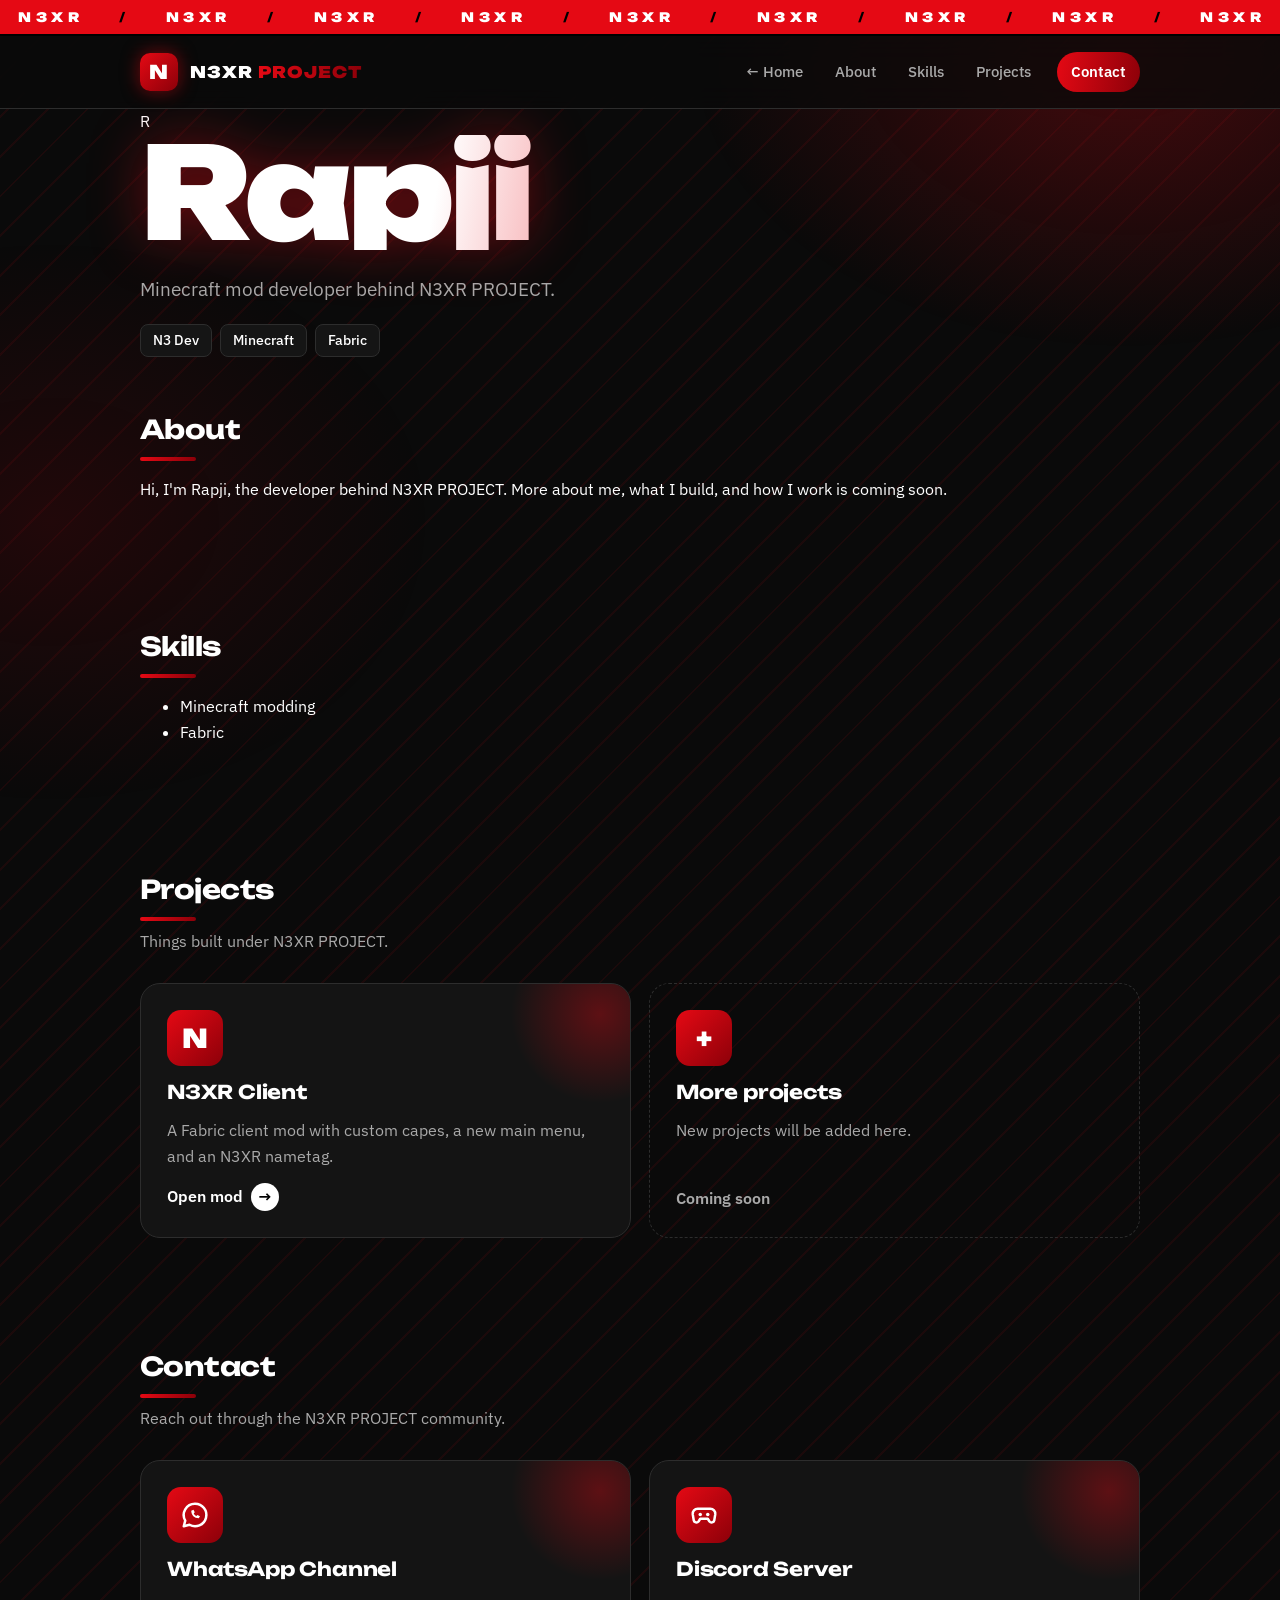
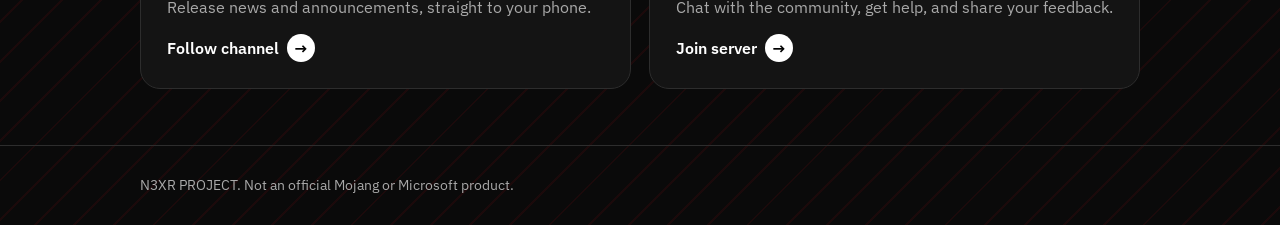
==== n3-dev.html @ 230af0e1 "Create n3-dev.html" ====
<!DOCTYPE html>
<html lang="en">
<head>
<meta charset="utf-8">
<meta name="viewport" content="width=device-width, initial-scale=1">
<title>N3 Dev – Rapji | N3XR PROJECT</title>
<link rel="preconnect" href="https://fonts.googleapis.com">
<link rel="preconnect" href="https://fonts.gstatic.com" crossorigin>
<link href="https://fonts.googleapis.com/css2?family=Unbounded:wght@500;700;900&family=IBM+Plex+Sans:wght@400;500;600&display=swap" rel="stylesheet">
<link rel="stylesheet" href="style.css">
</head>
<body>
<div class="ticker" aria-hidden="true"><div class="track" id="track"></div></div>
<header>
  <div class="wrap">
    <a class="brand" href="index.html" aria-label="N3XR PROJECT">
      <span class="logo" aria-hidden="true">N</span>
      <span>N3XR <em>PROJECT</em></span>
    </a>
    <nav aria-label="Main navigation">
      <a href="index.html">&larr; Home</a>
      <a href="#about">About</a>
      <a href="#skills">Skills</a>
      <a href="#projects">Projects</a>
      <a class="cta" href="#contact">Contact</a>
    </nav>
  </div>
</header>

<main class="wrap">
  <div class="dev-hero">
    <div class="avatar" id="avatar" aria-hidden="true"></div>
    <div>
      <h1 id="d-name"></h1>
      <p class="lead" id="d-tag"></p>
      <ul class="tags" id="d-tags" aria-label="Quick info"></ul>
    </div>
  </div>

  <section id="about">
    <h2 class="sec">About</h2>
    <p class="about" id="d-about"></p>
  </section>

  <section id="skills">
    <h2 class="sec">Skills</h2>
    <ul class="chips" id="d-skills"></ul>
  </section>

  <section id="projects">
    <h2 class="sec">Projects</h2>
    <p class="sub">Things built under N3XR PROJECT.</p>
    <div class="soc-grid" id="d-projects"></div>
  </section>

  <section id="contact">
    <h2 class="sec">Contact</h2>
    <p class="sub">Reach out through the N3XR PROJECT community.</p>
    <div class="soc-grid">
      <a class="soc" href="https://whatsapp.com/channel/0029Vb8USLE23n3eD6PtXp3N" target="_blank" rel="noopener noreferrer">
        <div class="ico" aria-hidden="true"><svg viewBox="0 0 24 24"><path d="M12 3a9 9 0 0 0-7.8 13.5L3 21l4.6-1.2A9 9 0 1 0 12 3z" fill="none" stroke="currentColor" stroke-width="2" stroke-linejoin="round"/><path d="M9 8.5c0 3.5 2.5 6 6 6l1-1.6-2-1-1 .8c-.8-.4-1.6-1.2-2-2l.8-1-1-2z" fill="currentColor"/></svg></div>
        <h3>WhatsApp Channel</h3>
        <p>Release news and announcements, straight to your phone.</p>
        <span class="go">Follow channel <span aria-hidden="true">→</span></span>
      </a>
      <a class="soc" href="https://discord.gg/S5zvBxM9e" target="_blank" rel="noopener noreferrer">
        <div class="ico" aria-hidden="true"><svg viewBox="0 0 24 24"><path d="M7 7h10a4 4 0 0 1 4 4.5l-.8 4.8a2.2 2.2 0 0 1-3.8.9L15 15H9l-1.4 2.2a2.2 2.2 0 0 1-3.8-.9L3 11.5A4 4 0 0 1 7 7z" fill="none" stroke="currentColor" stroke-width="2" stroke-linejoin="round"/><circle cx="9" cy="11.5" r="1.4" fill="currentColor"/><circle cx="15" cy="11.5" r="1.4" fill="currentColor"/></svg></div>
        <h3>Discord Server</h3>
        <p>Chat with the community, get help, and share your feedback.</p>
        <span class="go">Join server <span aria-hidden="true">→</span></span>
      </a>
    </div>
  </section>

</main>

<footer><div class="wrap">N3XR PROJECT. Not an official Mojang or Microsoft product.</div></footer>

<script>
/* ============ EDIT THIS SECTION ============ */
const DEV = {
  name: "Rapji",
  tagline: "Minecraft mod developer behind N3XR PROJECT.",
  tags: ["N3 Dev", "Minecraft", "Fabric"],
  photo: "",   // optional: put an image file name here, e.g. "rapji.jpg"
  about: "Hi, I'm Rapji, the developer behind N3XR PROJECT. More about me, what I build, and how I work is coming soon.",
  skills: ["Minecraft modding", "Fabric"],
  projects: [
    { icon: "N", title: "N3XR Client", text: "A Fabric client mod with custom capes, a new main menu, and an N3XR nametag.", link: "n3xr-client.html", cta: "Open mod" },
    { icon: "+", title: "More projects", text: "New projects will be added here.", soon: true }
  ]
};
/* ============================================= */
const $ = id => document.getElementById(id);
$("d-name").textContent = DEV.name;
$("d-tag").textContent = DEV.tagline;
$("d-tags").innerHTML = DEV.tags.map(t => `<li>${t}</li>`).join("");
$("d-about").textContent = DEV.about;
$("d-skills").innerHTML = DEV.skills.map(t => `<li>${t}</li>`).join("");
$("avatar").innerHTML = DEV.photo ? `<img src="${DEV.photo}" alt="">` : DEV.name.charAt(0).toUpperCase();
$("d-projects").innerHTML = DEV.projects.map(p => p.soon
  ? `<div class="soc soon"><div class="ico" aria-hidden="true">${p.icon}</div><h3>${p.title}</h3><p>${p.text}</p><span class="go">Coming soon</span></div>`
  : `<a class="soc" href="${p.link}"><div class="ico" aria-hidden="true">${p.icon}</div><h3>${p.title}</h3><p>${p.text}</p><span class="go">${p.cta} <span aria-hidden="true">&rarr;</span></span></a>`).join("");
document.getElementById("track").innerHTML = Array(60).fill("<span>N3XR</span>").join("");
</script>
</body>
</html>
---- style.css ----
:root{
  --bg:#0a0a0a; --bg2:#151515; --card:#141414; --ink:#ffffff; --muted:#a9a9a9; --line:#2d2d2d;
  --a:#e50914; --b:#8c0009; --on-a:#ffffff; --grid:rgba(255,255,255,.05);
  --display:"Unbounded","Arial Black",system-ui,sans-serif;
  --body:"IBM Plex Sans",system-ui,-apple-system,"Segoe UI",sans-serif;
}
*{box-sizing:border-box}
html{scroll-behavior:smooth;scroll-padding-top:84px}
body{margin:0;color:var(--ink);font:400 16px/1.6 var(--body);background:var(--bg);
  background-image:repeating-linear-gradient(135deg,transparent 0 26px,rgba(229,9,20,.08) 26px 28px)}
a{color:inherit}
:focus-visible{outline:3px solid var(--b);outline-offset:3px}
.wrap{max-width:1040px;margin:0 auto;padding:0 20px}
header{position:sticky;top:0;z-index:20;background:color-mix(in srgb,var(--bg) 78%,transparent);-webkit-backdrop-filter:blur(14px);backdrop-filter:blur(14px);border-bottom:1.5px solid var(--line)}
header .wrap{display:flex;align-items:center;justify-content:space-between;gap:12px;height:72px}
.brand{display:flex;align-items:center;gap:12px;font:900 16px var(--display);letter-spacing:.06em;text-decoration:none}
.logo{width:38px;height:38px;border-radius:10px;display:grid;place-items:center;background:linear-gradient(135deg,var(--a),var(--b));font:900 19px var(--display);color:#fff;box-shadow:0 0 18px color-mix(in srgb,var(--a) 50%,transparent)}
.brand em{font-style:normal;background:linear-gradient(90deg,var(--a),var(--b));-webkit-background-clip:text;background-clip:text;color:transparent}
nav{display:flex;align-items:center;gap:4px}
nav a{text-decoration:none;color:var(--muted);font-weight:500;font-size:15px;padding:8px 14px;border-radius:999px;transition:background .15s,color .15s}
nav a:hover{color:var(--ink);background:var(--bg2)}
nav a.cta{margin-left:8px;color:var(--on-a);font-weight:600;background:linear-gradient(100deg,var(--a),var(--b))}
nav a.cta:hover{color:var(--on-a);filter:brightness(1.08)}
@media (max-width:640px){nav a:not(.cta){display:none}.brand{font-size:14px}}
.hero{display:grid;grid-template-columns:1.15fr .85fr;gap:48px;align-items:center;padding:56px 0 72px}
h1{font:900 clamp(56px,11vw,128px)/.9 var(--display);margin:0 0 24px;letter-spacing:-.04em;
  background:linear-gradient(100deg,var(--ink) 30%,var(--a) 70%,var(--b));-webkit-background-clip:text;background-clip:text;color:transparent}
.lead{font-size:19px;color:var(--muted);max-width:44ch;margin:0 0 20px}
.tags{display:flex;flex-wrap:wrap;gap:8px;padding:0;margin:0;list-style:none}
.tags li{border:1.5px solid var(--line);border-radius:8px;padding:4px 12px;font-size:14px;font-weight:500;background:var(--bg2)}

.dl{position:relative;background:var(--card);border:1.5px solid var(--line);border-radius:20px;padding:26px}
.dl::before{content:"";position:absolute;inset:-1.5px;border-radius:20px;padding:1.5px;
  background:linear-gradient(135deg,var(--a),transparent 45%,var(--b));
  -webkit-mask:linear-gradient(#000 0 0) content-box,linear-gradient(#000 0 0);-webkit-mask-composite:xor;mask-composite:exclude;pointer-events:none}
.dl h2{font:700 15px var(--display);margin:0 0 4px}
.dl .sm{color:var(--muted);font-size:14px;margin:0 0 20px}
label{display:block;font-weight:600;font-size:14px;margin-bottom:6px}
.selwrap{position:relative}
.selwrap::after{content:"";position:absolute;right:16px;top:50%;width:8px;height:8px;border-right:2px solid var(--muted);border-bottom:2px solid var(--muted);transform:translateY(-70%) rotate(45deg);pointer-events:none}
select{appearance:none;-webkit-appearance:none;width:100%;padding:14px 40px 14px 16px;font:600 17px var(--body);color:var(--ink);background:var(--bg);border:1.5px solid var(--line);border-radius:12px;cursor:pointer}
select:hover{border-color:var(--b)}
.info{display:grid;grid-template-columns:repeat(3,1fr);gap:8px;margin:18px 0}
.info div{background:var(--bg);border-radius:10px;padding:10px}
.info small{display:block;color:var(--muted);font-size:12px}
.info b{font-size:15px}
.btn{display:block;width:100%;text-align:center;font:600 17px var(--body);padding:15px;border-radius:12px;text-decoration:none;border:0;cursor:pointer;
  color:var(--on-a);background:linear-gradient(100deg,var(--a),var(--b));transition:transform .15s,filter .15s}
.btn:hover{transform:translateY(-2px);filter:brightness(1.08)}
.btn[aria-disabled="true"]{opacity:.4;pointer-events:none}
.note{color:var(--muted);font-size:13px;text-align:center;margin:12px 0 0}

section{padding:56px 0}
h2.sec{font:700 26px var(--display);margin:0 0 8px;letter-spacing:-.02em}
.sub{color:var(--muted);margin:0 0 28px;max-width:60ch}
.feat{display:grid;grid-template-columns:repeat(auto-fit,minmax(250px,1fr));gap:18px}
.fc{background:var(--card);border:1.5px solid var(--line);border-radius:16px;padding:22px}
.fc .ic{width:44px;height:44px;border-radius:10px;display:grid;place-items:center;font-size:22px;margin-bottom:14px;background:linear-gradient(135deg,var(--a),var(--b))}
.fc h3{margin:0 0 6px;font-size:18px}
.fc p{margin:0;color:var(--muted)}

.steps{counter-reset:s;display:grid;gap:14px;padding:0;margin:0;list-style:none}
.steps li{counter-increment:s;display:flex;gap:16px;align-items:flex-start;background:var(--card);border:1.5px solid var(--line);border-radius:14px;padding:16px 18px}
.steps li::before{content:counter(s);flex:none;width:32px;height:32px;border-radius:8px;background:var(--a);color:var(--on-a);font:700 15px var(--display);display:grid;place-items:center}
.steps b{display:block}
.steps span{color:var(--muted)}

.v{background:var(--card);border:1.5px solid var(--line);border-radius:14px;margin-bottom:12px}
.v summary{display:flex;flex-wrap:wrap;align-items:center;gap:12px;padding:16px 18px;cursor:pointer;list-style:none}
.v summary::-webkit-details-marker{display:none}
.v .name{font-weight:600;flex:1 1 200px}
.v .meta{color:var(--muted);font-size:14px}
.badge{font-size:12px;font-weight:600;padding:3px 10px;border-radius:6px}
.release{background:#fff;color:#0a0a0a}.beta{background:#3a3a3a;color:#fff}.alpha{background:var(--a);color:#fff}
.v .body{padding:4px 18px 18px;border-top:1px solid var(--line)}
.v ul{margin:14px 0;padding-left:20px}
.v .btn{display:inline-block;width:auto;padding:10px 22px;font-size:15px}
footer{border-top:1px solid var(--line);padding:28px 0;color:var(--muted);font-size:14px}

body::before{content:"";position:fixed;inset:0;z-index:-1;pointer-events:none;
  background:radial-gradient(620px 420px at 88% 6%,color-mix(in srgb,var(--a) 26%,transparent),transparent 70%),
  radial-gradient(540px 400px at 4% 58%,color-mix(in srgb,var(--b) 18%,transparent),transparent 70%)}
.titlerow{display:flex;align-items:center;flex-wrap:wrap;gap:8px 20px;margin-bottom:24px}
.titlerow h1{margin:0}
.stage{--s:clamp(72px,16vw,128px);width:calc(var(--s)*1.5);height:calc(var(--s)*1.5);display:grid;place-items:center;perspective:800px}
.cube{position:relative;width:var(--s);height:var(--s);transform-style:preserve-3d;animation:spin 18s linear infinite}
.cube b{position:absolute;inset:0;display:grid;place-items:center;font:900 calc(var(--s)*.4) var(--display);color:var(--on-a);
  border:2px solid rgba(255,255,255,.4);background:linear-gradient(135deg,var(--a),var(--b))}
.cube b:nth-child(1){transform:translateZ(calc(var(--s)/2))}
.cube b:nth-child(2){transform:rotateY(90deg) translateZ(calc(var(--s)/2));filter:brightness(.85)}
.cube b:nth-child(3){transform:rotateY(180deg) translateZ(calc(var(--s)/2));filter:brightness(.7)}
.cube b:nth-child(4){transform:rotateY(-90deg) translateZ(calc(var(--s)/2));filter:brightness(.85)}
.cube b:nth-child(5){transform:rotateX(90deg) translateZ(calc(var(--s)/2));filter:brightness(1.15)}
.cube b:nth-child(6){transform:rotateX(-90deg) translateZ(calc(var(--s)/2));filter:brightness(.6)}
@keyframes spin{from{transform:rotateX(-24deg) rotateY(0)}to{transform:rotateX(-24deg) rotateY(360deg)}}
h2.sec::after{content:"";display:block;width:56px;height:4px;border-radius:4px;margin-top:12px;background:linear-gradient(90deg,var(--a),var(--b))}
.fc{position:relative;overflow:hidden;transition:transform .2s,border-color .2s}
.fc::before{content:"";position:absolute;left:0;right:0;top:0;height:3px;background:linear-gradient(90deg,var(--a),var(--b))}
.fc:hover{transform:translateY(-4px);border-color:var(--b)}
.steps li{transition:border-color .2s}.steps li:hover{border-color:var(--a)}
.v{transition:border-color .2s}.v:hover,.v[open]{border-color:var(--b)}
.band{padding:24px 0 72px}
.bandin{display:flex;flex-wrap:wrap;align-items:center;justify-content:space-between;gap:20px;padding:34px;border-radius:24px;border:1.5px solid var(--line);
  background:linear-gradient(120deg,color-mix(in srgb,var(--a) 22%,var(--card)),color-mix(in srgb,var(--b) 18%,var(--card)))}
.bandin h2{font:700 24px var(--display);margin:0 0 6px;letter-spacing:-.02em}
.bandin p{margin:0;color:var(--muted)}
.bandin .btn{width:auto;padding:15px 32px}
@media (max-width:760px){.bandin{padding:26px}.bandin .btn{width:100%}}
@media (prefers-reduced-motion:reduce){.cube{animation:none;transform:rotateX(-24deg) rotateY(-30deg)}.fc,.steps li,.v{transition:none}}

.ticker{background:var(--a);color:#fff;overflow:hidden;white-space:nowrap;border-bottom:2px solid #000}
.track{display:flex;width:max-content;animation:slide 40s linear infinite}
.track span{font:900 13px/34px var(--display);letter-spacing:.35em;padding:0 18px}
.track span::after{content:"/";margin-left:36px;color:#000}
@keyframes slide{to{transform:translateX(-50%)}}
.dl{box-shadow:0 0 70px color-mix(in srgb,var(--a) 28%,transparent)}
h1{text-shadow:none;filter:drop-shadow(0 0 28px color-mix(in srgb,var(--a) 45%,transparent))}
@media (prefers-reduced-motion:reduce){.track{animation:none}}

.mc{width:100%;height:100%;overflow:visible;transform:rotate(-8deg);filter:drop-shadow(0 0 16px color-mix(in srgb,var(--a) 55%,transparent));animation:bob 3.2s ease-in-out infinite}
@keyframes bob{50%{transform:rotate(-8deg) translateY(-8px)}}
@media (prefers-reduced-motion:reduce){.mc{animation:none}}

.soc-grid{display:grid;grid-template-columns:repeat(auto-fit,minmax(280px,1fr));gap:18px}
.soc{position:relative;display:flex;flex-direction:column;gap:14px;padding:26px;border-radius:20px;text-decoration:none;background:var(--card);border:1.5px solid var(--line);overflow:hidden;transition:transform .2s,border-color .2s,box-shadow .2s}
.soc::after{content:"";position:absolute;right:-60px;top:-60px;width:180px;height:180px;border-radius:50%;background:radial-gradient(circle,color-mix(in srgb,var(--a) 35%,transparent),transparent 70%);pointer-events:none}
.soc:hover{transform:translateY(-5px);border-color:var(--a);box-shadow:0 14px 40px color-mix(in srgb,var(--a) 25%,transparent)}
.soc .ico{width:56px;height:56px;border-radius:14px;display:grid;place-items:center;background:linear-gradient(135deg,var(--a),var(--b));color:#fff}
.soc .ico svg{width:30px;height:30px}
.soc h3{margin:0;font:700 19px var(--display);letter-spacing:-.01em}
.soc p{margin:0;color:var(--muted);flex:1}
.soc .go{display:inline-flex;align-items:center;gap:8px;font-weight:600;color:#fff}
.soc .go span{display:inline-grid;place-items:center;width:28px;height:28px;border-radius:50%;background:#fff;color:#000;transition:transform .2s}
.soc:hover .go span{transform:translateX(5px)}
@media (prefers-reduced-motion:reduce){.soc,.soc .go span{transition:none}}
@media (max-width:760px){.hero{grid-template-columns:1fr;gap:36px;padding-top:32px}}
@media (prefers-reduced-motion:reduce){html{scroll-behavior:auto}.btn{transition:none}}
.hero.one{grid-template-columns:1fr}
.soc .ico{font:900 26px var(--display)}
.soc.soon{border-style:dashed;background:transparent}
.soc.soon::after{display:none}
.soc.soon:hover{transform:none;box-shadow:none;border-color:var(--line)}
.soc.soon .go{color:var(--muted)}
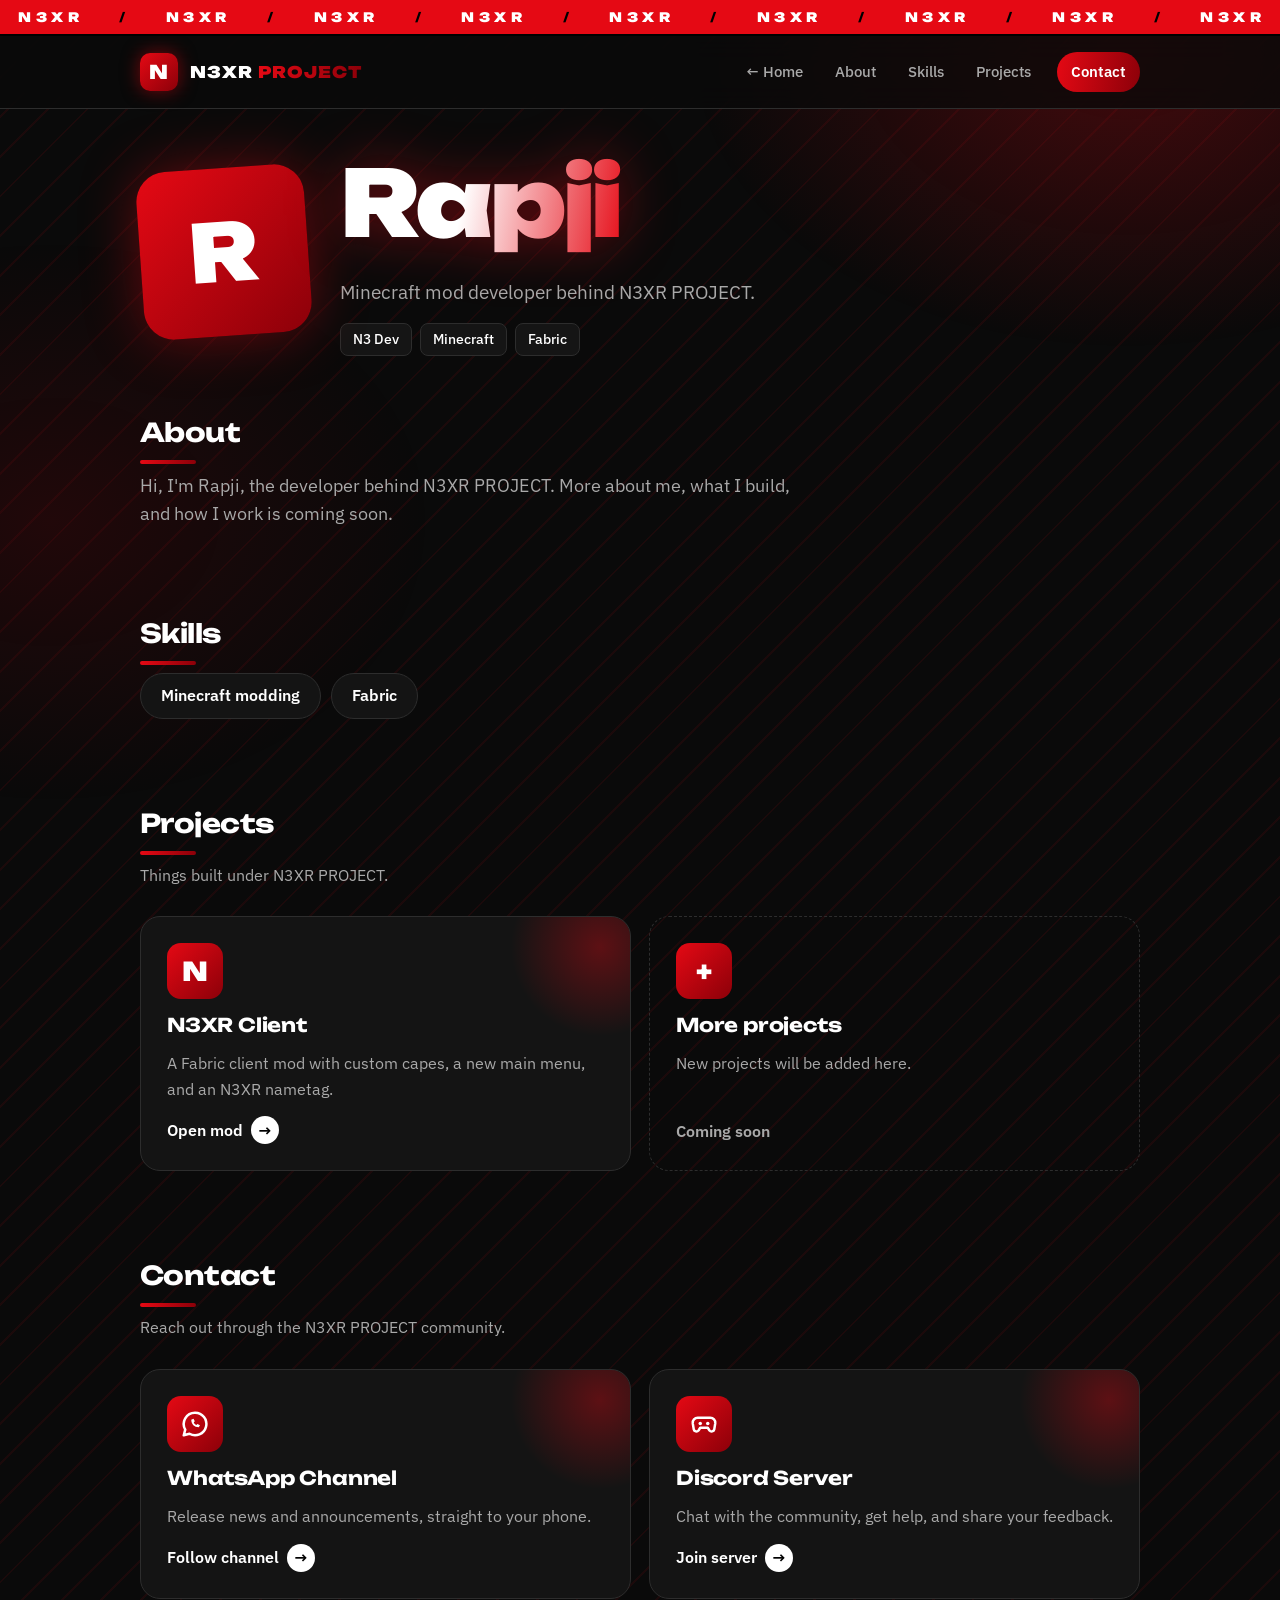
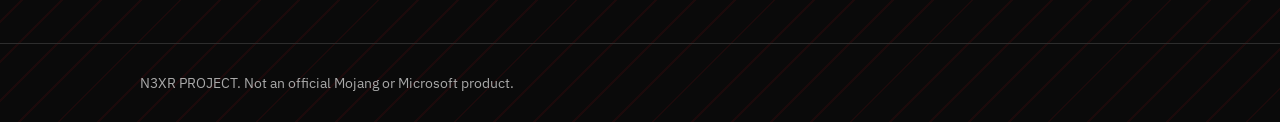
==== commit b20ba5b5: "Update n3-dev.html" ====
--- a/n3-dev.html
+++ b/n3-dev.html
@@ -7,7 +7,7 @@
 <link rel="preconnect" href="https://fonts.googleapis.com">
 <link rel="preconnect" href="https://fonts.gstatic.com" crossorigin>
 <link href="https://fonts.googleapis.com/css2?family=Unbounded:wght@500;700;900&family=IBM+Plex+Sans:wght@400;500;600&display=swap" rel="stylesheet">
-<link rel="stylesheet" href="style.css">
+<link rel="stylesheet" href="style.css?v=3">
 </head>
 <body>
 <div class="ticker" aria-hidden="true"><div class="track" id="track"></div></div>
@@ -18,7 +18,7 @@
       <span>N3XR <em>PROJECT</em></span>
     </a>
     <nav aria-label="Main navigation">
-      <a href="index.html">&larr; Home</a>
+      <a class="back" href="index.html" aria-label="Home"><span aria-hidden="true">&larr;</span><span class="lbl">&nbsp;Home</span></a>
       <a href="#about">About</a>
       <a href="#skills">Skills</a>
       <a href="#projects">Projects</a>
--- a/style.css
+++ b/style.css
@@ -50,7 +50,7 @@
 .btn[aria-disabled="true"]{opacity:.4;pointer-events:none}
 .note{color:var(--muted);font-size:13px;text-align:center;margin:12px 0 0}
 
-section{padding:56px 0}
+section{padding:44px 0}
 h2.sec{font:700 26px var(--display);margin:0 0 8px;letter-spacing:-.02em}
 .sub{color:var(--muted);margin:0 0 28px;max-width:60ch}
 .feat{display:grid;grid-template-columns:repeat(auto-fit,minmax(250px,1fr));gap:18px}
@@ -142,3 +142,31 @@
 .soc.soon:hover{transform:none;box-shadow:none;border-color:var(--line)}
 .soc.soon .go{color:var(--muted)}
 
+
+.herobtns{display:flex;flex-wrap:wrap;gap:12px;margin-top:24px}
+.herobtns .btn{display:inline-block;width:auto;padding:14px 32px;margin:0}
+.btn.ghost{background:transparent;color:#fff;border:2px solid var(--a)}
+.btn.ghost:hover{background:var(--a)}
+.dev-hero{display:flex;align-items:center;gap:32px;flex-wrap:wrap;padding:56px 0 40px}
+.dev-hero h1{font-size:clamp(46px,10vw,92px);margin:0 0 10px}
+.dev-hero .lead{margin:0 0 16px}
+.avatar{width:clamp(112px,24vw,168px);aspect-ratio:1;border-radius:30px;display:grid;place-items:center;font:900 clamp(52px,11vw,80px) var(--display);color:#fff;
+  background:linear-gradient(135deg,var(--a),var(--b));box-shadow:0 0 56px color-mix(in srgb,var(--a) 42%,transparent);transform:rotate(-4deg);overflow:hidden;flex:none}
+.avatar img{width:100%;height:100%;object-fit:cover}
+.about{max-width:62ch;font-size:18px;color:var(--muted);margin:0}
+.chips{display:flex;flex-wrap:wrap;gap:10px;margin:0;padding:0;list-style:none}
+.chips li{padding:9px 20px;border-radius:999px;border:1.5px solid var(--line);background:var(--card);font-weight:600;transition:border-color .2s}
+.chips li:hover{border-color:var(--a)}
+
+/* ---- perapihan v3 ---- */
+.hero.one{padding:40px 0 20px}
+.hero .tags{margin-bottom:0}
+.dev-hero{padding:40px 0 16px}
+.dev-hero h1{line-height:1.18;padding-bottom:.1em}
+nav a.back{display:inline-flex;align-items:center}
+@media (max-width:640px){
+  nav a.back{display:inline-flex;padding:8px 12px;font-size:18px}
+  nav a.back .lbl{display:none}
+  section{padding:34px 0}
+  .hero.one{padding-top:28px}
+}
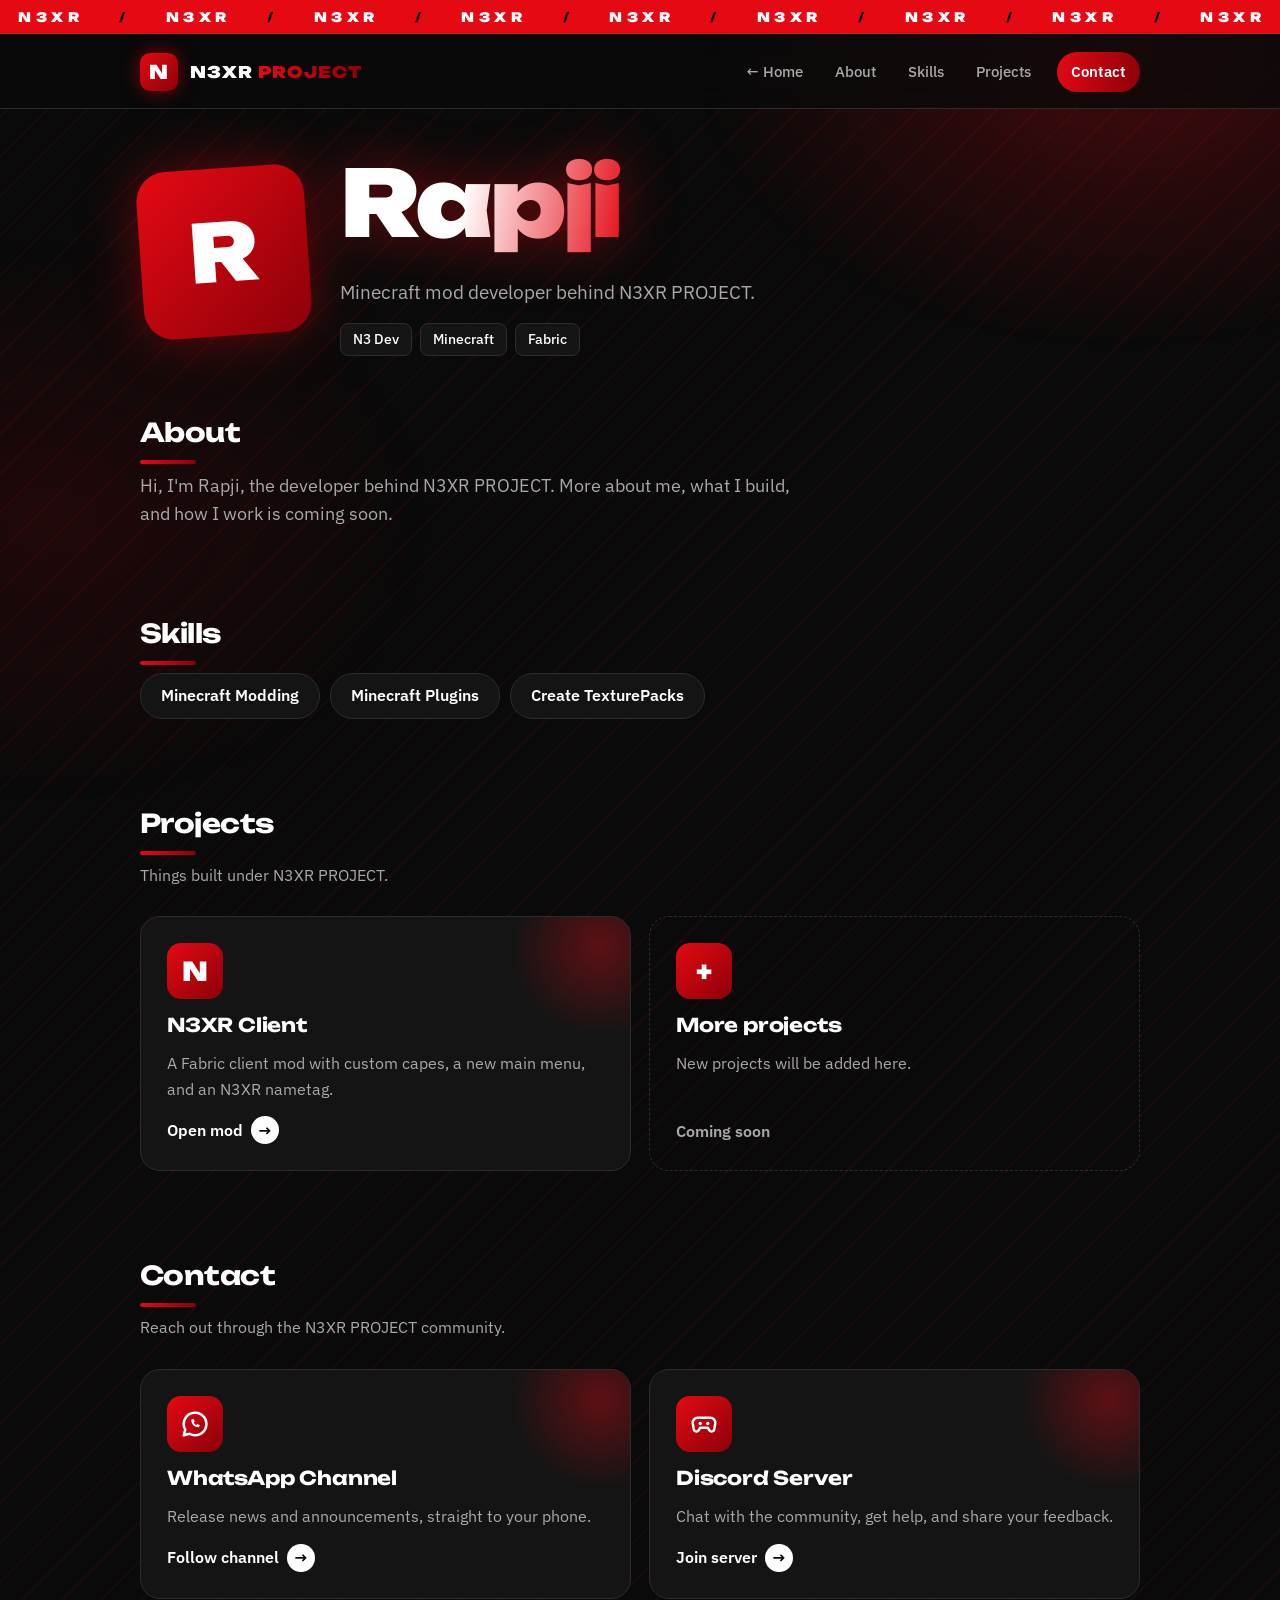
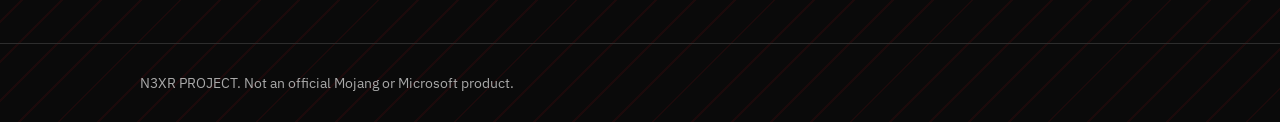
==== commit 6f9d786a: "Update n3-dev.html" ====
--- a/n3-dev.html
+++ b/n3-dev.html
@@ -7,7 +7,38 @@
 <link rel="preconnect" href="https://fonts.googleapis.com">
 <link rel="preconnect" href="https://fonts.gstatic.com" crossorigin>
 <link href="https://fonts.googleapis.com/css2?family=Unbounded:wght@500;700;900&family=IBM+Plex+Sans:wght@400;500;600&display=swap" rel="stylesheet">
-<link rel="stylesheet" href="style.css?v=3">
+<link rel="stylesheet" href="style.css?v=4">
+<style>
+/* salinan aturan terbaru (cadangan kalau style.css di repo masih lama) */
+.herobtns{display:flex;flex-wrap:wrap;gap:12px;margin-top:24px}
+.herobtns .btn{display:inline-block;width:auto;padding:14px 32px;margin:0}
+.btn.ghost{background:transparent;color:#fff;border:2px solid var(--a)}
+.btn.ghost:hover{background:var(--a)}
+.dev-hero{display:flex;align-items:center;gap:32px;flex-wrap:wrap;padding:56px 0 40px}
+.dev-hero h1{font-size:clamp(46px,10vw,92px);margin:0 0 10px}
+.dev-hero .lead{margin:0 0 16px}
+.avatar{width:clamp(112px,24vw,168px);aspect-ratio:1;border-radius:30px;display:grid;place-items:center;font:900 clamp(52px,11vw,80px) var(--display);color:#fff;
+  background:linear-gradient(135deg,var(--a),var(--b));box-shadow:0 0 56px color-mix(in srgb,var(--a) 42%,transparent);transform:rotate(-4deg);overflow:hidden;flex:none}
+.avatar img{width:100%;height:100%;object-fit:cover}
+.about{max-width:62ch;font-size:18px;color:var(--muted);margin:0}
+.chips{display:flex;flex-wrap:wrap;gap:10px;margin:0;padding:0;list-style:none}
+.chips li{padding:9px 20px;border-radius:999px;border:1.5px solid var(--line);background:var(--card);font-weight:600;transition:border-color .2s}
+.chips li:hover{border-color:var(--a)}
+
+/* ---- perapihan v3 ---- */
+section{padding:44px 0}
+.hero.one{padding:40px 0 20px}
+.hero .tags{margin-bottom:0}
+.dev-hero{padding:40px 0 16px}
+.dev-hero h1{line-height:1.18;padding-bottom:.1em}
+nav a.back{display:inline-flex;align-items:center}
+@media (max-width:640px){
+  nav a.back{display:inline-flex;padding:8px 12px;font-size:18px}
+  nav a.back .lbl{display:none}
+  section{padding:34px 0}
+  .hero.one{padding-top:28px}
+}
+</style>
 </head>
 <body>
 <div class="ticker" aria-hidden="true"><div class="track" id="track"></div></div>
@@ -84,7 +115,7 @@
   tags: ["N3 Dev", "Minecraft", "Fabric"],
   photo: "",   // optional: put an image file name here, e.g. "rapji.jpg"
   about: "Hi, I'm Rapji, the developer behind N3XR PROJECT. More about me, what I build, and how I work is coming soon.",
-  skills: ["Minecraft modding", "Fabric"],
+  skills: ["Minecraft Modding", "Minecraft Plugins", "Create TexturePacks"],
   projects: [
     { icon: "N", title: "N3XR Client", text: "A Fabric client mod with custom capes, a new main menu, and an N3XR nametag.", link: "n3xr-client.html", cta: "Open mod" },
     { icon: "+", title: "More projects", text: "New projects will be added here.", soon: true }
